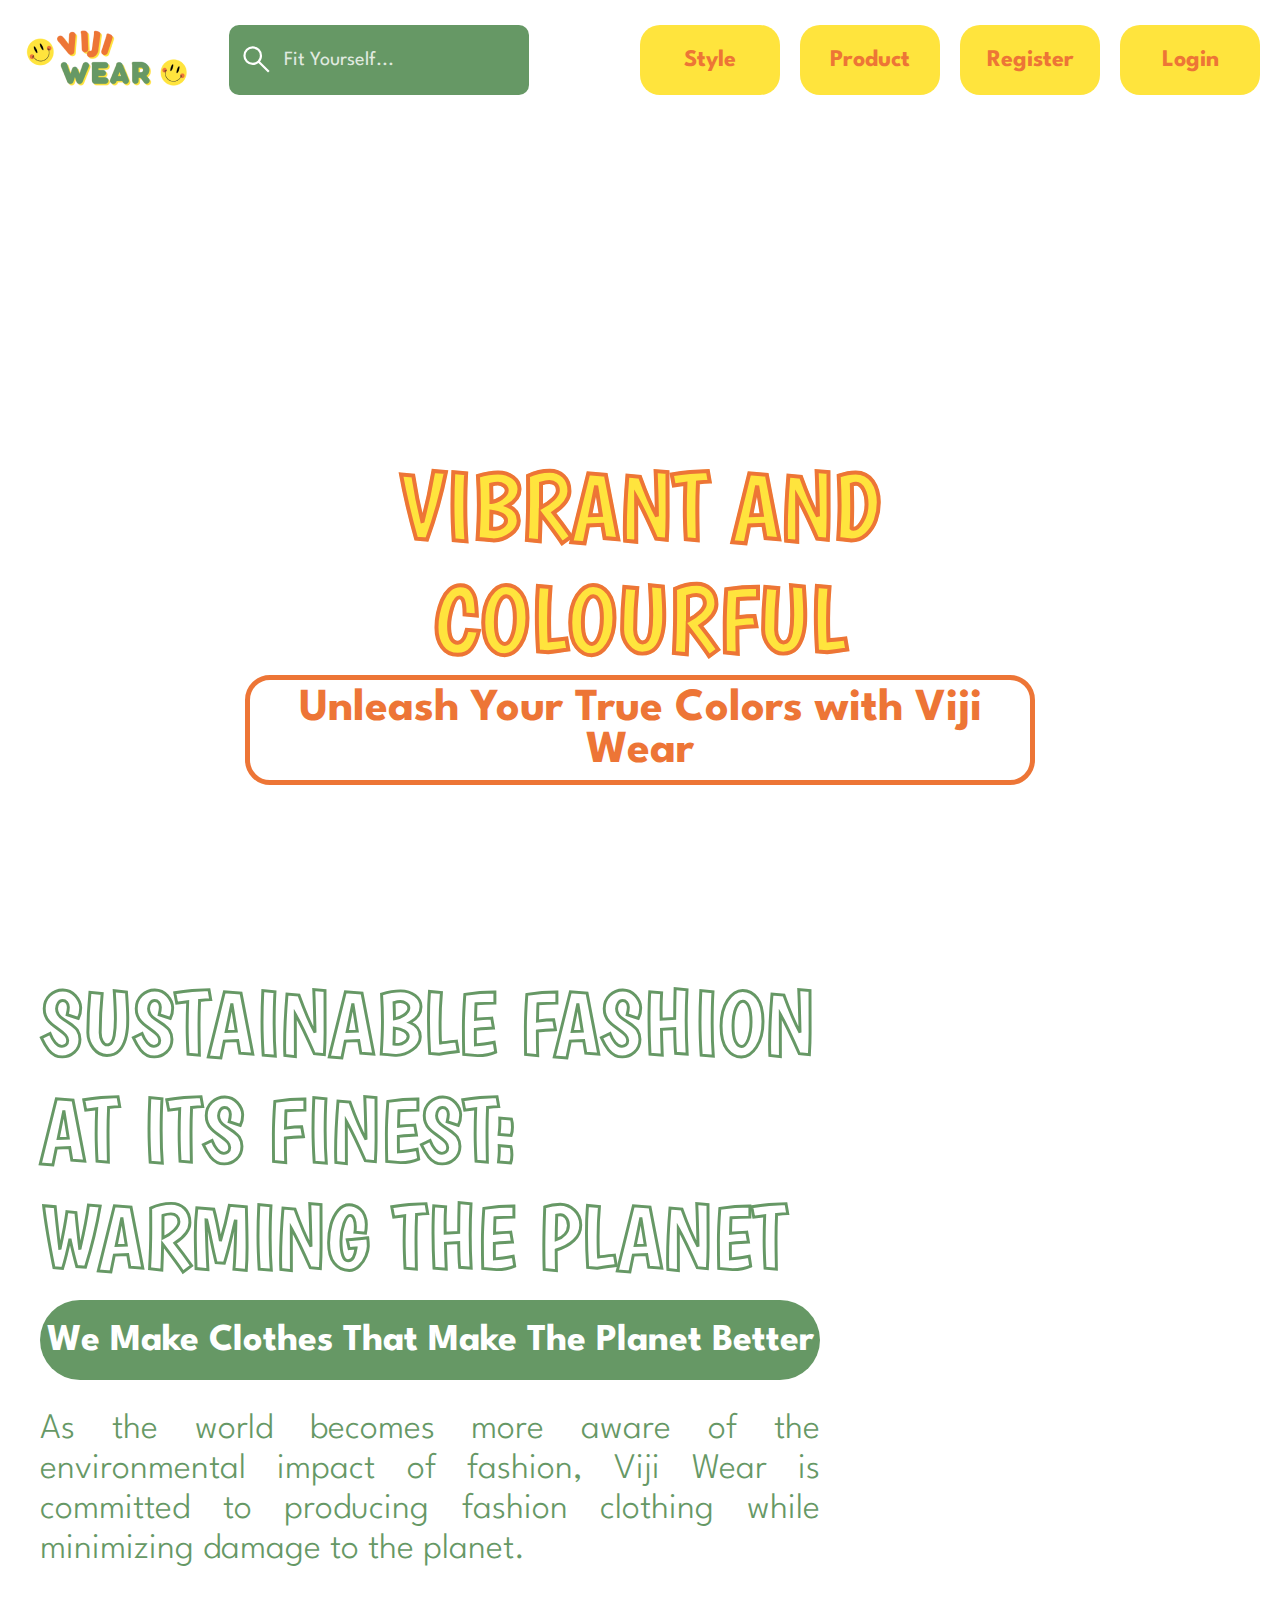
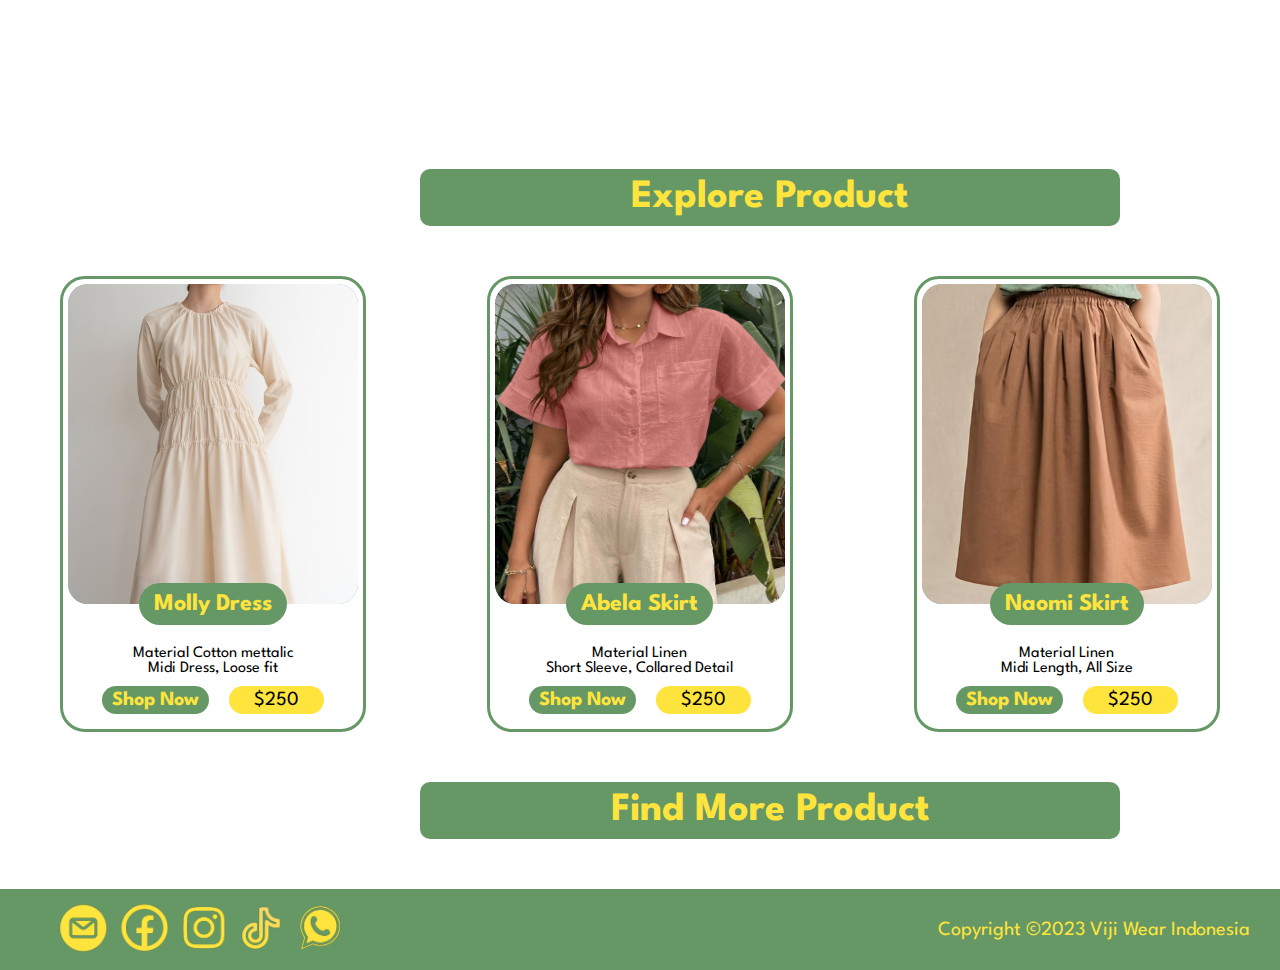
==== index.html @ ceb123d2 "first commit" ====
<!DOCTYPE html>
<html lang="en">
<head>
    <meta charset="UTF-8">
    <meta http-equiv="X-UA-Compatible" content="IE=edge">
    <meta name="viewport" content="width=device-width, initial-scale=1.0">
    <title>Viji Wear</title>
    <link rel="stylesheet" href="home.css">
    <link rel="shortcut icon" href="logo.png" type="image/x-icon">
</head>
<body>
    <!-- AWAL NAVBAR -->
    <header>
        <section class="logo">
            <img src="logo.png" alt="" srcset="" width="173px" height="119px">
            <div class="searchbar">
                <img src="search.svg" fill="white" width="35px" height="35px">
                <input type="text" id="input-box" placeholder="Fit Yourself...">
                <div class="result-box"></div>
            </div>
        </section>

        <section class="buttonHeader">
            <a href="style-page.html" class="btn primary">Style</a>
            <a href="shopping.html" class="btn primary">Product</a>
            <a href="register.html" class="btn primary">Register</a>
            <a href="login.html" class="btn primary">Login</a>
        </section>
    </header>
    <!-- AKHIR NAVBAR -->

    <!-- SECTION 1 -->
    <section class="carousel">
        <div class="bg">
            <h1>VIBRANT AND <br> COLOURFUL</h1>
            <h2>Unleash Your True Colors with Viji Wear</h2>
        </div>
    <!-- SECTION 1 -->
    <div class="bg2">
        <h1>SUSTAINABLE FASHION <br>
            AT ITS FINEST:<br>
            WARMING THE<span> PLANET</span>
        </h1>
        <h2>We Make Clothes That Make The Planet Better</h2>
        <h3>As the world becomes more aware of the
            environmental impact of fashion, Viji Wear is
            committed to producing fashion clothing while
            minimizing damage to the planet.</h3>
        </div>
    </section>
    
    <!-- SECTION 2 -->
    <h1 class="explore">Explore Product</h1>
    <section class="findproduct">
        <article class="card1" id="molly">
            <figure>
                <img src="molly.jpg" width="290px" height="320px" style="border-radius: 20px;">
            </figure>
            <h3>Molly Dress</h3>
            <p>Material Cotton mettalic<br>Midi Dress, Loose fit</p>
            <div class="cardicon">
                <h2>Shop Now</h2>
                <p>$250</p>
            </div>
        </article>

        <article class="card2" id="abela">
            <figure>
                <img src="abela.jpg" width="290px" height="320px" style="border-radius: 20px;">
            </figure>
            <h3>Abela Skirt</h3>
            <p>Material Linen<br>Short Sleeve, Collared Detail</p>
            <div class="cardicon">
                <h2>Shop Now</h2>
                <p>$250</p>
            </div>
        </article>

        <article class="card3" id="naomi">
            <figure>
                <img src="naomi.png" width="290px" height="320px" style="border-radius: 20px;">
            </figure>
            <h3>Naomi Skirt</h3>
            <p>Material Linen<br>Midi Length, All Size</p>
            <div class="cardicon">
                <h2>Shop Now</h2>
                <p>$250</p>
            </div>
        </article>
    </section>
    <h1 class="explore">Find More Product</h1>
    <!-- SECTION 2 -->

        <!-- FOOTER -->
        <footer>
            <section class="icon">
                <img src="footer1.png">
            </section>
            <section class="copy">Copyright &copy;2023 Viji Wear Indonesia</section>
        </footer>
        <!-- FOOTER -->

    <script src="home.js"></script>

</body>
</html>
---- home.css ----
@import url('https://fonts.googleapis.com/css2?family=Boogaloo&family=Inter&family=League+Spartan&family=Lexend:wght@500&display=swap');


*{
    margin:0;
    padding: 0;
}

.logo{
    display: flex;
    align-items: center;
    justify-content: space-evenly;
    flex-direction: row;
    margin-left: 20px;
}

.logo img{
    fill: white;
    padding-right: 20px;
}

.searchbar{
    background-color: #669865;
    width: 300px;
    height: 70px;
    display: flex;
    align-items: center;
    flex-direction: row;
    border-radius: 10px;
    margin-left: 16px;
    transition: width 0.3s ease;
}

.searchbar input[type="text"]:focus {
    width: 500px;
}


.searchbar img{
    padding-left: 10px;
    padding-right: 10px;
}

input{
    background-color: transparent;
    border: 0px solid;
    height: 100%;
    outline: none;
    color: white !important;
    font-size: 20px;
    font-family: 'League Spartan', sans-serif;
}


input::placeholder{
    color: white;
    opacity: 0.8;
}

.result-box ul {
    position: absolute;
    font-family: 'League Spartan', sans-serif;
    font-size: 20px;
    color: #ffffff; 
    width: 300px;
    height: 200px;
    top: 98px;
    left: 228px;
    border-radius: 10px;
    background: #426941;
    max-height: 150px;
    overflow-y: scroll;
}

.result-box ul li{
    list-style: none;
    border-radius: 10px;
    padding: 15px 10px;
    cursor: pointer;
}

.result-box ul li:hover{
    background-color: #669865;
}

.buttonHeader{
    display: flex;
    align-items: center;
    justify-content: center;
    column-gap: 20px;
    margin-right: 20px;
}

.buttonHeader a{
    display: flex;
    align-items: center;
    justify-content: center;
    width: 140px;
    height: 70px;
    background:#ffe43d;
    border-radius: 20px;
    color:#ed7536;
    text-decoration: none;
    font-family: 'League Spartan', sans-serif;
    font-size: 24px;
    font-weight: bolder;
}

.buttonHeader a:hover{
    background: #669865;
    color: white;
    transition: 0.3s;
}

header{
    display: flex;
    flex-direction: row;
    justify-content: space-between;
}

.bg{
    display: flex;
    align-items: center;
    flex-direction: column;
    width: 100%;
    height: 800px;
    background-image: url(background1.svg);
    background-repeat: no-repeat;
    background-size: cover ;
}

.bg h1{
    padding-top: 330px;
    font-family: 'Boogaloo', cursive;
    text-align: center;
    font-size: 95px;
    font-weight: 900;
    color: #FFE43D;
    -webkit-text-stroke: 1px #ED7536;
    transition: 0.5s;
}

.bg h2{
    display: flex;
    align-items: center;
    justify-content: center;
    font-size: 46px;
    font-family: 'League Spartan', sans-serif;
    text-align: center;
    color: #ED7536;
    background-color: white;
    width: 780px;
    height: 100px;
    border-radius: 25px;
    border: 5px solid #ED7536;
    transition: 0.5s;
}

.bg2{
    display: flex;
    align-items: flex-start;
    flex-direction: column;
    width: 100%;
    height: 800px;
    background-image: url(background2.svg);
    background-repeat: no-repeat;
    background-size: cover ;
}

.bg2 h1{
    padding-top: 50px;
    font-family: 'Boogaloo', cursive;
    text-align: left;
    font-size: 90px;
    padding-left: 40px;
    color: white;
    -webkit-text-stroke: 0.1px #669865;
}

.bg2 h1 span:hover{
    color: #669865;
    -webkit-text-stroke: 0.1px white;
    transition: 0.2s;
    
}

.bg2 h2{
    display: flex;
    align-items: center;
    justify-content: center;
    font-size: 38px;
    font-family: 'League Spartan', sans-serif;
    text-align: center;
    color: white;
    background-color: #669865;
    width: 780px;
    height: 80px;
    border-radius: 50px;
    margin-left: 40px;
    margin-top: 10px;
}

.bg2 h3{
    font-family: 'League Spartan', sans-serif;
    font-size: 36px;
    color: #669865;
    margin-left: 40px;
    width: 780px;
    margin-top: 30px;
    line-height: 40px;
    text-align: justify;
    font-weight: 300;
}

.explore{
    margin: 50px 420px 50px;
    padding-top: 10px;
    padding-bottom: 10px;
    border-radius: 10px;
    color: #FFE43D;
    text-align: center;
    font-family: 'League Spartan', sans-serif;
    font-size: 40px;
    width: 700px;
    background-color: #669865;
    
}

.findproduct{
    font-family: 'League Spartan', sans-serif;
    display: flex;
    flex-direction: row;
    justify-content: space-around;
    text-align: center;
}

.card1, .card2, .card3{
    display: flex;
    flex-direction: column;
    align-items: center;
    width: 300px;
    height: 450px;
    border-radius: 25px;
    background-color: white;
    border: 3.5px solid #669865;
}

.card1:hover, .card2:hover, .card3:hover{
    box-shadow: 0px -1px 56px 0px rgba(0, 0, 0, 0.34);
    transition: 0.3s;
}

.card1 figure, .card2 figure, .card3 figure{
    margin-top: 5px;
    border-radius: 20px;
    width: 290px;
    height: 320px;
    background-color: rgb(109, 180, 176);
}

.card1 h3, .card2 h3, .card3 h3{
    background-color: #669865;
    transform: translateY(-50%);
    padding: 10px 15px;
    border-radius: 25px;
    color: #FFE43D;
    font-size: 24px;
}

.cardicon{
    display: flex;
    flex-direction: row;
    padding-top: 10px;
    column-gap: 20px;
}

.cardicon h2{
    color: #FFE43D;
    background-color: #669865;
    border-radius: 25px;
    padding: 5px 10px;
    font-size: 20px;
}

.cardicon h2:hover{
    color: #ED7536;
    background-color: #FFE43D;
    transition: 0.3s;
    cursor: pointer;
}

.cardicon p{
    background-color: #FFE43D;
    border-radius: 25px;
    padding: 5px 25px;
    font-size: 20px;
}

footer{
    display: flex;
    justify-content: space-between;
    align-items: center;
    margin-top: 50px;
    background-color: #669865;
}

footer img{
    padding: 5px 50px;
    width: 300px;
}

.copy{
    color: #FFE43D;
    font-family: 'League Spartan', sans-serif;
    font-size: 20px;
    padding-right: 30px;
}
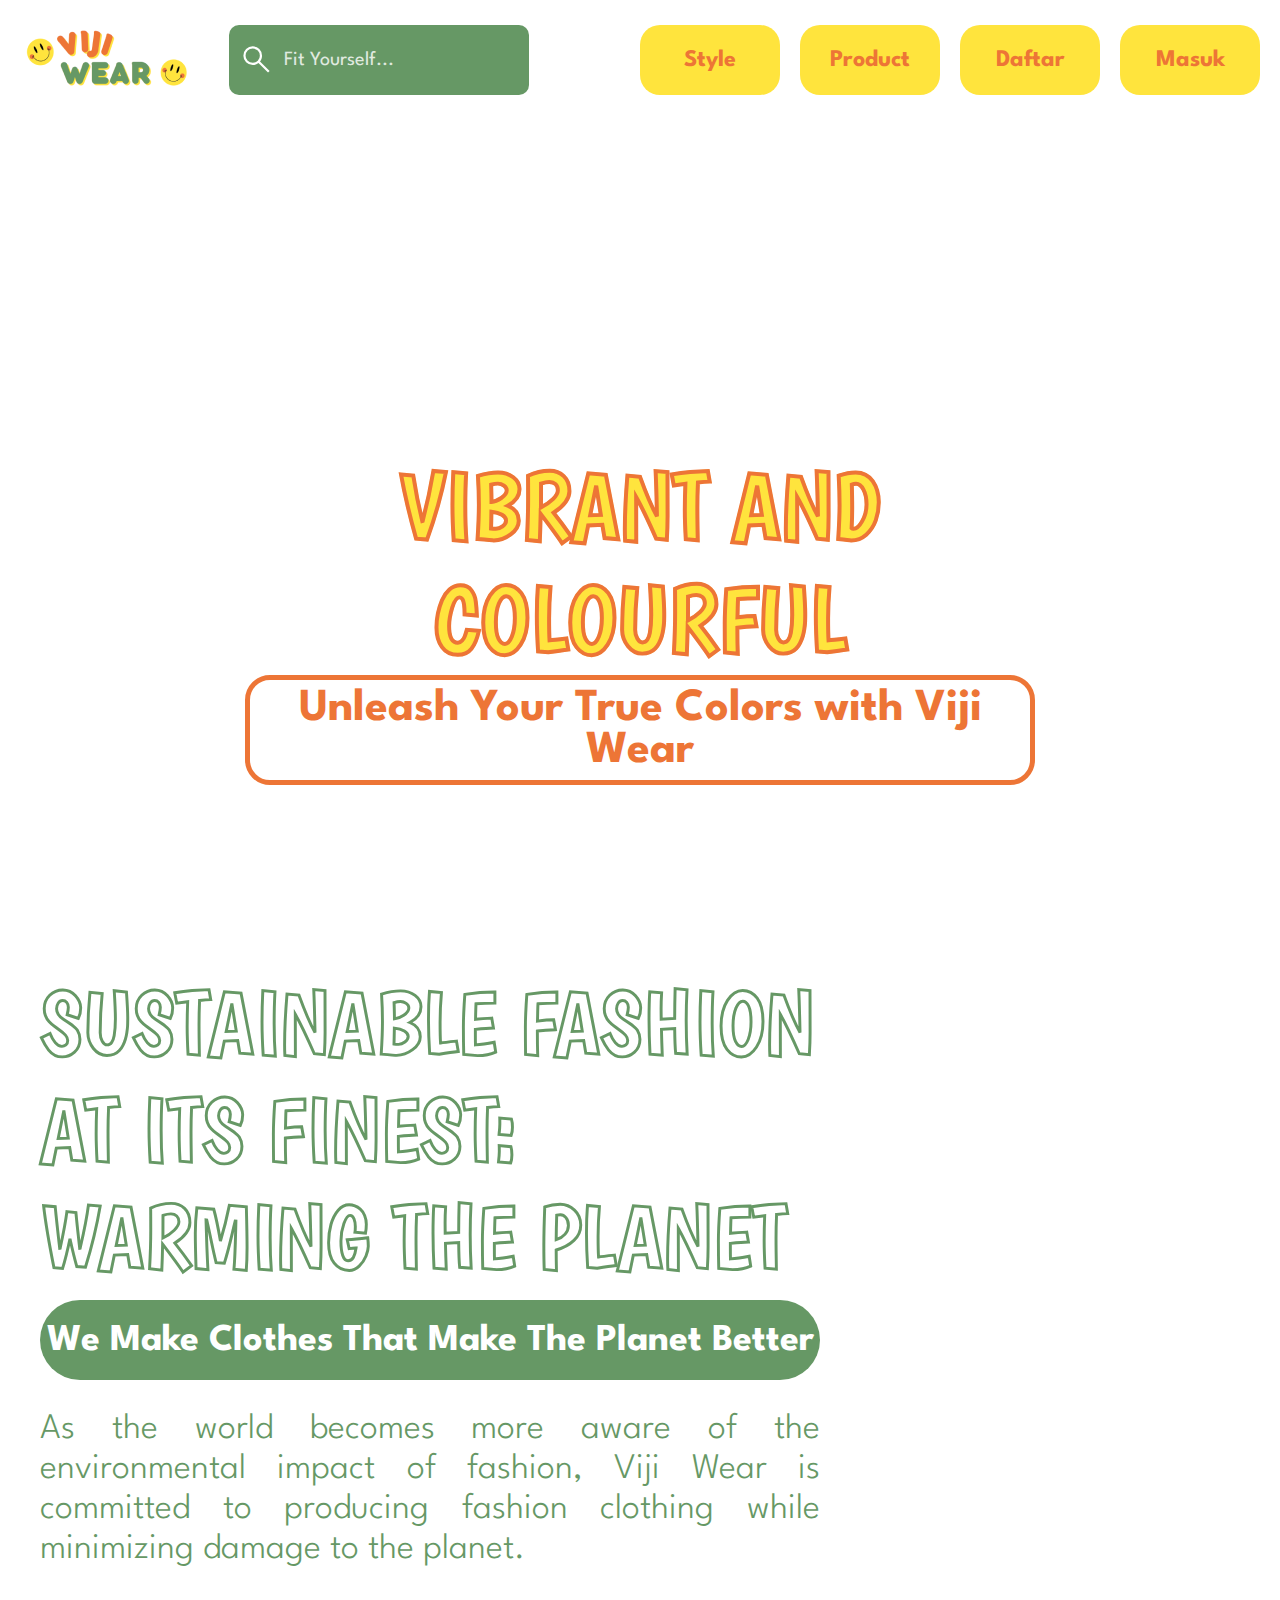
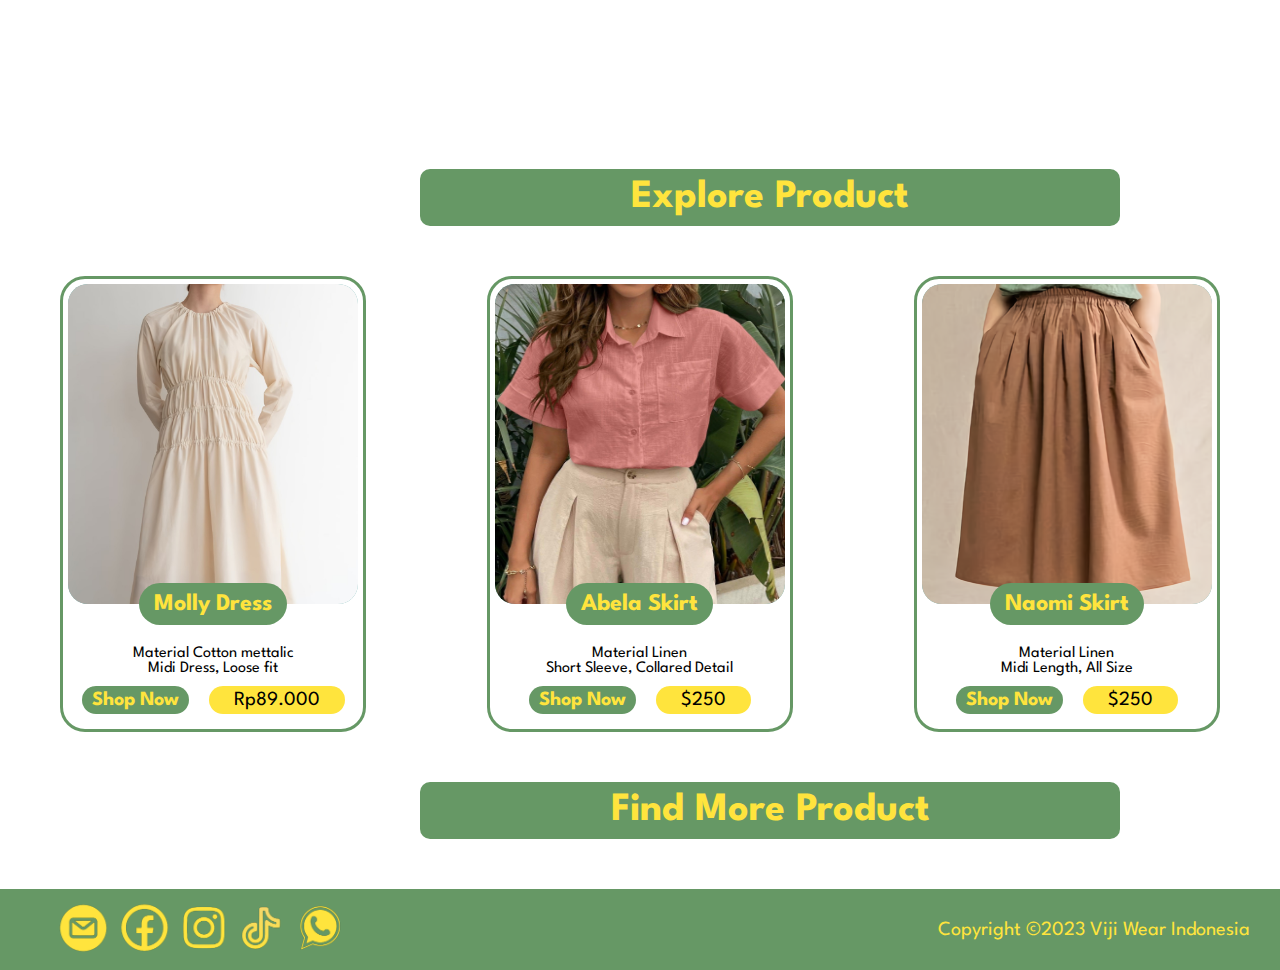
==== commit 3d4cd623: "first commit" ====
--- a/index.html
+++ b/index.html
@@ -23,8 +23,8 @@
         <section class="buttonHeader">
             <a href="style-page.html" class="btn primary">Style</a>
             <a href="shopping.html" class="btn primary">Product</a>
-            <a href="register.html" class="btn primary">Register</a>
-            <a href="login.html" class="btn primary">Login</a>
+            <a href="register.html" class="btn primary">Daftar</a>
+            <a href="login.html" class="btn primary">Masuk</a>
         </section>
     </header>
     <!-- AKHIR NAVBAR -->
@@ -60,7 +60,7 @@
             <p>Material Cotton mettalic<br>Midi Dress, Loose fit</p>
             <div class="cardicon">
                 <h2>Shop Now</h2>
-                <p>$250</p>
+                <p>Rp89.000</p>
             </div>
         </article>
 
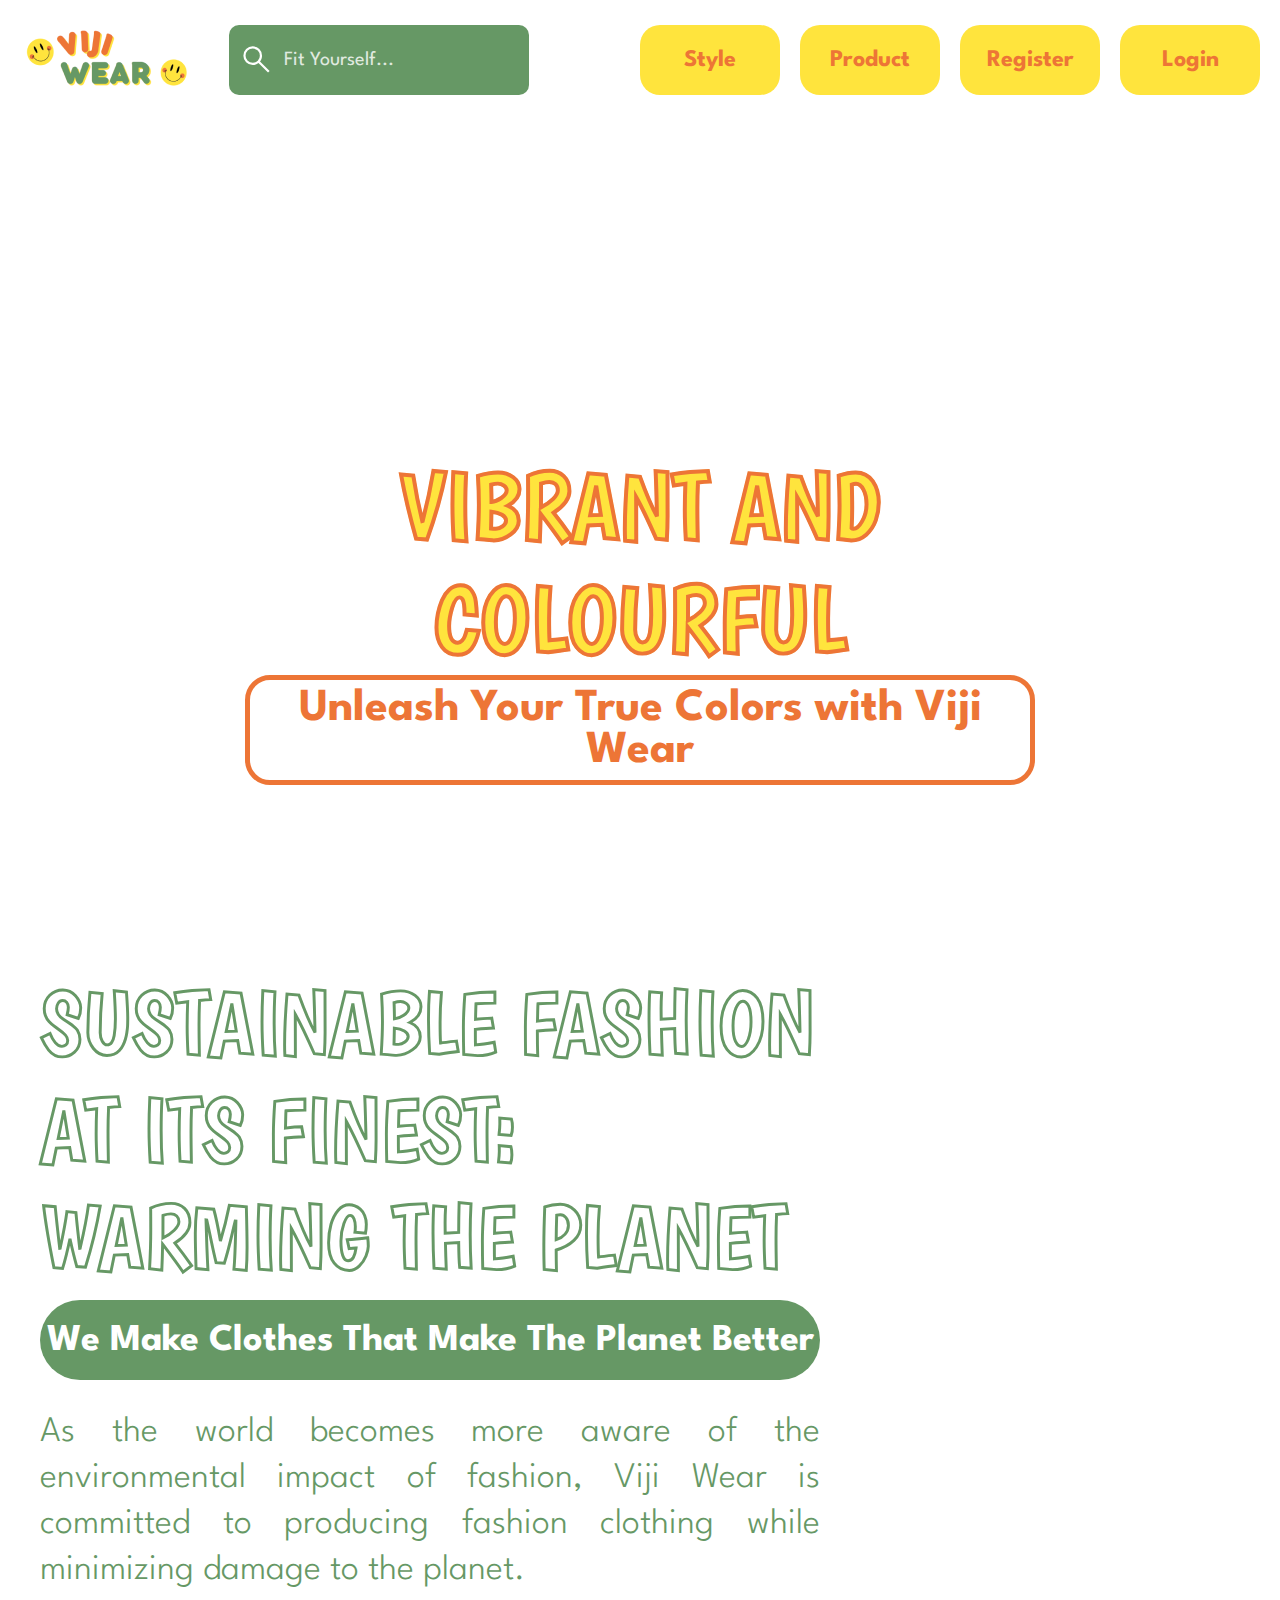
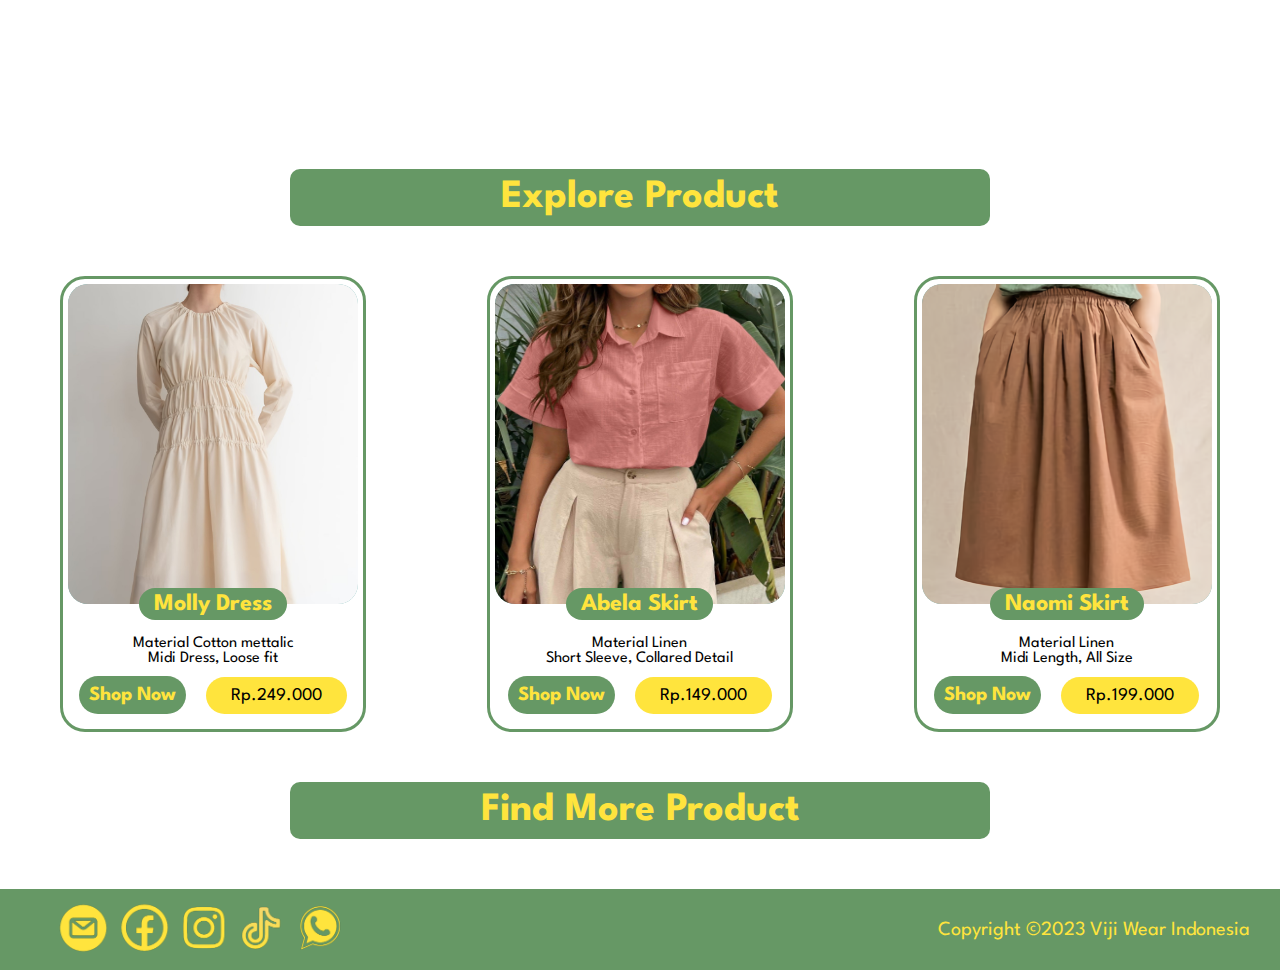
==== commit 18374cc0: "second commit" ====
--- a/index.html
+++ b/index.html
@@ -23,8 +23,8 @@
         <section class="buttonHeader">
             <a href="style-page.html" class="btn primary">Style</a>
             <a href="shopping.html" class="btn primary">Product</a>
-            <a href="register.html" class="btn primary">Daftar</a>
-            <a href="login.html" class="btn primary">Masuk</a>
+            <a href="register.html" class="btn primary">Register</a>
+            <a href="login.html" class="btn primary">Login</a>
         </section>
     </header>
     <!-- AKHIR NAVBAR -->
@@ -50,7 +50,9 @@
     </section>
     
     <!-- SECTION 2 -->
-    <h1 class="explore">Explore Product</h1>
+    <div class="explore">
+        <h1>Explore Product</h1>
+    </div>
     <section class="findproduct">
         <article class="card1" id="molly">
             <figure>
@@ -60,7 +62,7 @@
             <p>Material Cotton mettalic<br>Midi Dress, Loose fit</p>
             <div class="cardicon">
                 <h2>Shop Now</h2>
-                <p>Rp89.000</p>
+                <p>Rp.249.000</p>
             </div>
         </article>
 
@@ -72,7 +74,7 @@
             <p>Material Linen<br>Short Sleeve, Collared Detail</p>
             <div class="cardicon">
                 <h2>Shop Now</h2>
-                <p>$250</p>
+                <p>Rp.149.000</p>
             </div>
         </article>
 
@@ -84,20 +86,23 @@
             <p>Material Linen<br>Midi Length, All Size</p>
             <div class="cardicon">
                 <h2>Shop Now</h2>
-                <p>$250</p>
+                <p>Rp.199.000</p>
             </div>
         </article>
     </section>
-    <h1 class="explore">Find More Product</h1>
+    <div class="explore">
+        <a href="style-page.html"><h1>Find More Product</h1>
+        </a>
+    </div>
     <!-- SECTION 2 -->
 
-        <!-- FOOTER -->
-        <footer>
-            <section class="icon">
-                <img src="footer1.png">
-            </section>
-            <section class="copy">Copyright &copy;2023 Viji Wear Indonesia</section>
-        </footer>
+    <!-- FOOTER -->
+    <footer>
+        <section class="icon">
+            <img src="footer1.png">
+        </section>
+        <section class="copy">Copyright &copy;2023 Viji Wear Indonesia</section>
+    </footer>
         <!-- FOOTER -->
 
     <script src="home.js"></script>
--- a/home.css
+++ b/home.css
@@ -207,13 +207,23 @@
     margin-left: 40px;
     width: 780px;
     margin-top: 30px;
-    line-height: 40px;
+    line-height: 46px;
     text-align: justify;
     font-weight: 300;
 }
 
 .explore{
-    margin: 50px 420px 50px;
+    display: flex;
+    justify-content: center;
+    margin-top:50px ;
+    margin-bottom: 50px;
+}
+
+.explore a{
+    text-decoration: none;
+}
+
+.explore h1{
     padding-top: 10px;
     padding-bottom: 10px;
     border-radius: 10px;
@@ -261,7 +271,7 @@
 .card1 h3, .card2 h3, .card3 h3{
     background-color: #669865;
     transform: translateY(-50%);
-    padding: 10px 15px;
+    padding: 5px 15px;
     border-radius: 25px;
     color: #FFE43D;
     font-size: 24px;
@@ -270,6 +280,8 @@
 .cardicon{
     display: flex;
     flex-direction: row;
+    justify-content:center;
+    align-items:center;
     padding-top: 10px;
     column-gap: 20px;
 }
@@ -278,7 +290,7 @@
     color: #FFE43D;
     background-color: #669865;
     border-radius: 25px;
-    padding: 5px 10px;
+    padding: 10px 10px;
     font-size: 20px;
 }
 
@@ -292,8 +304,8 @@
 .cardicon p{
     background-color: #FFE43D;
     border-radius: 25px;
-    padding: 5px 25px;
-    font-size: 20px;
+    padding: 10px 25px;
+    font-size: 18px;
 }
 
 footer{
